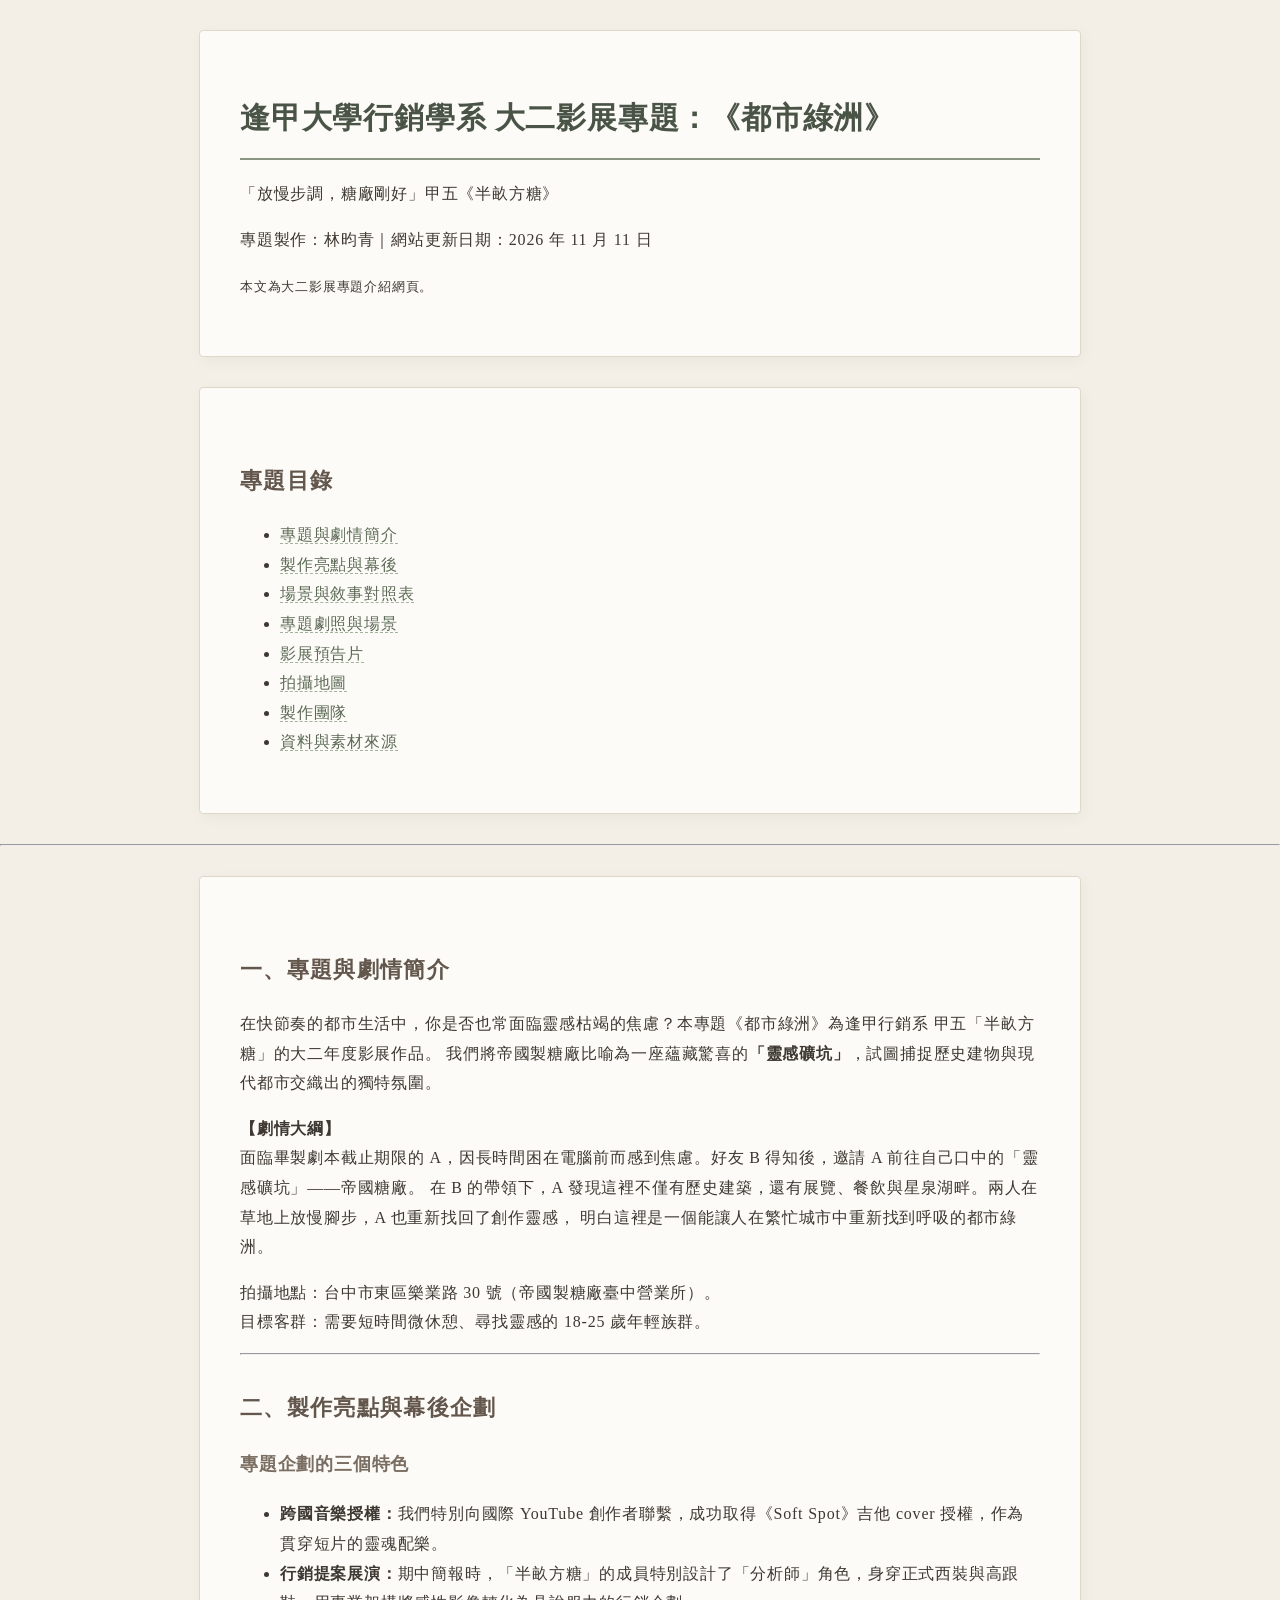
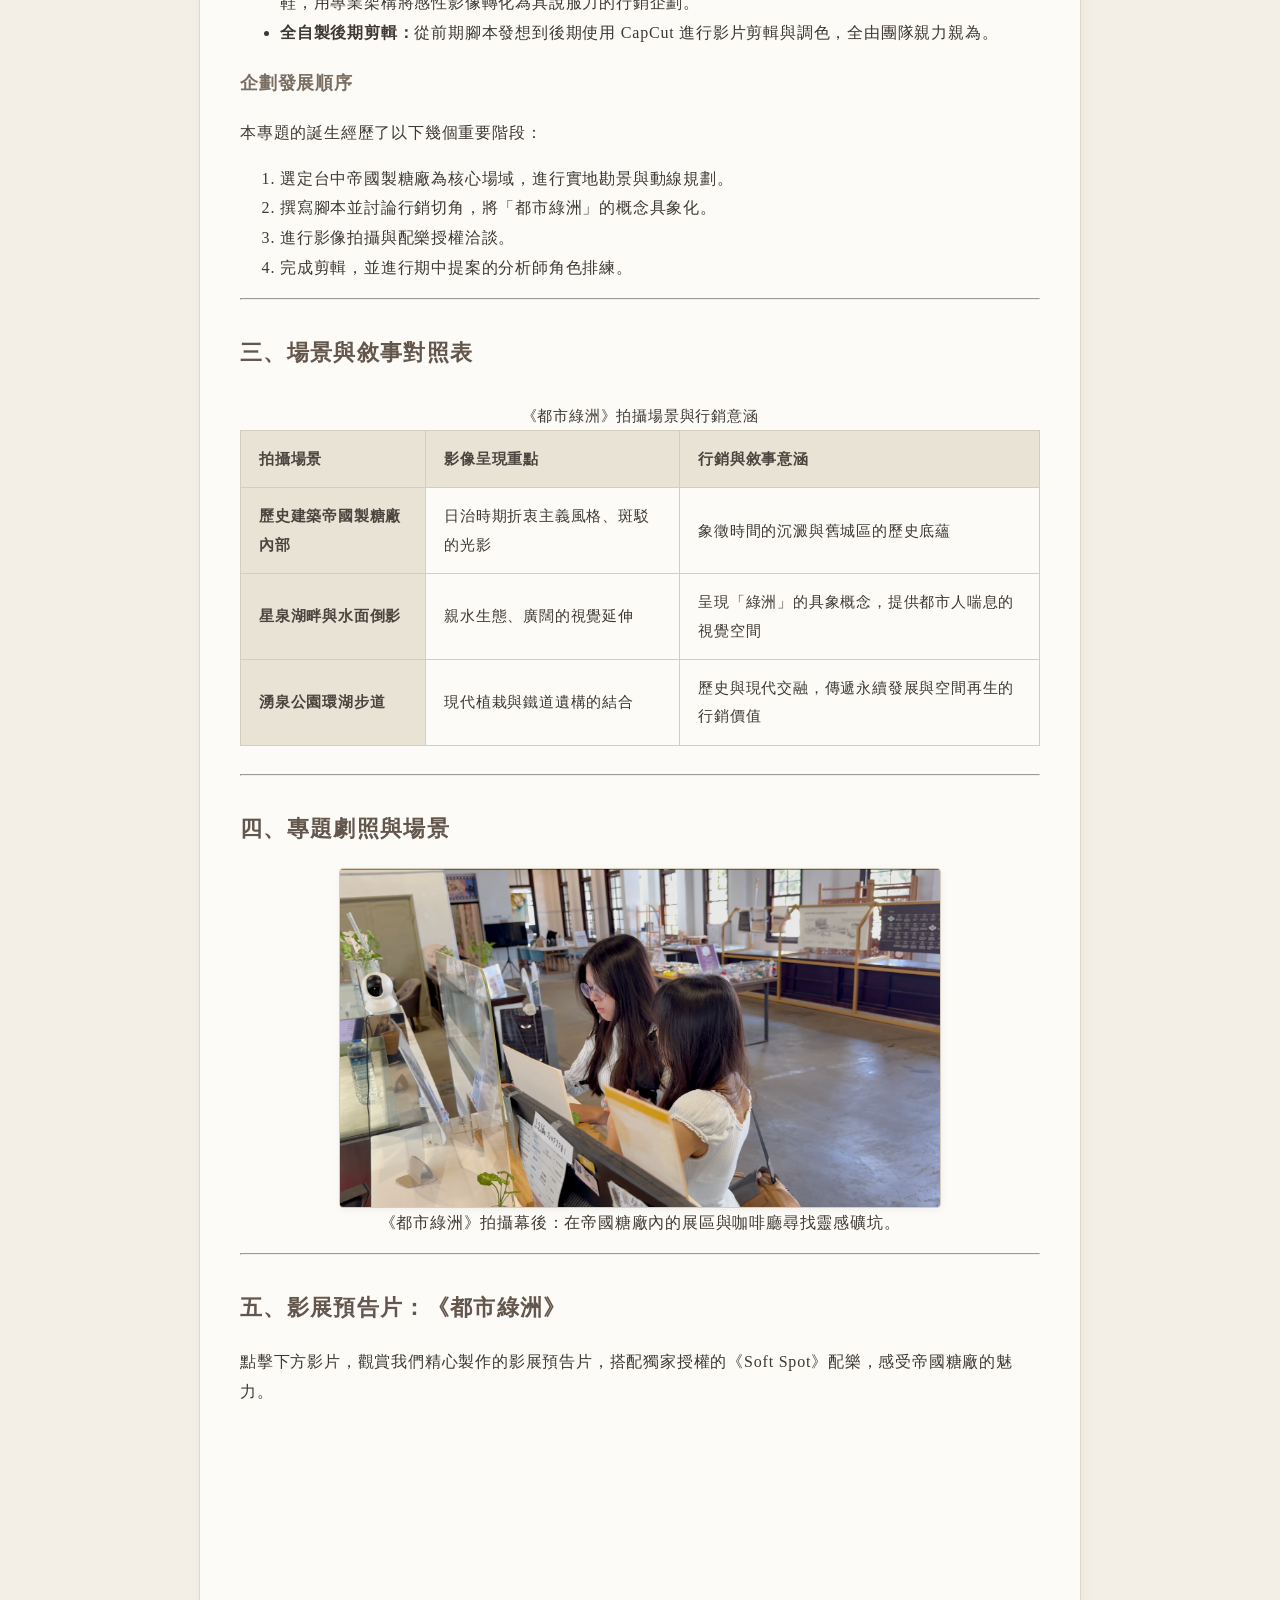
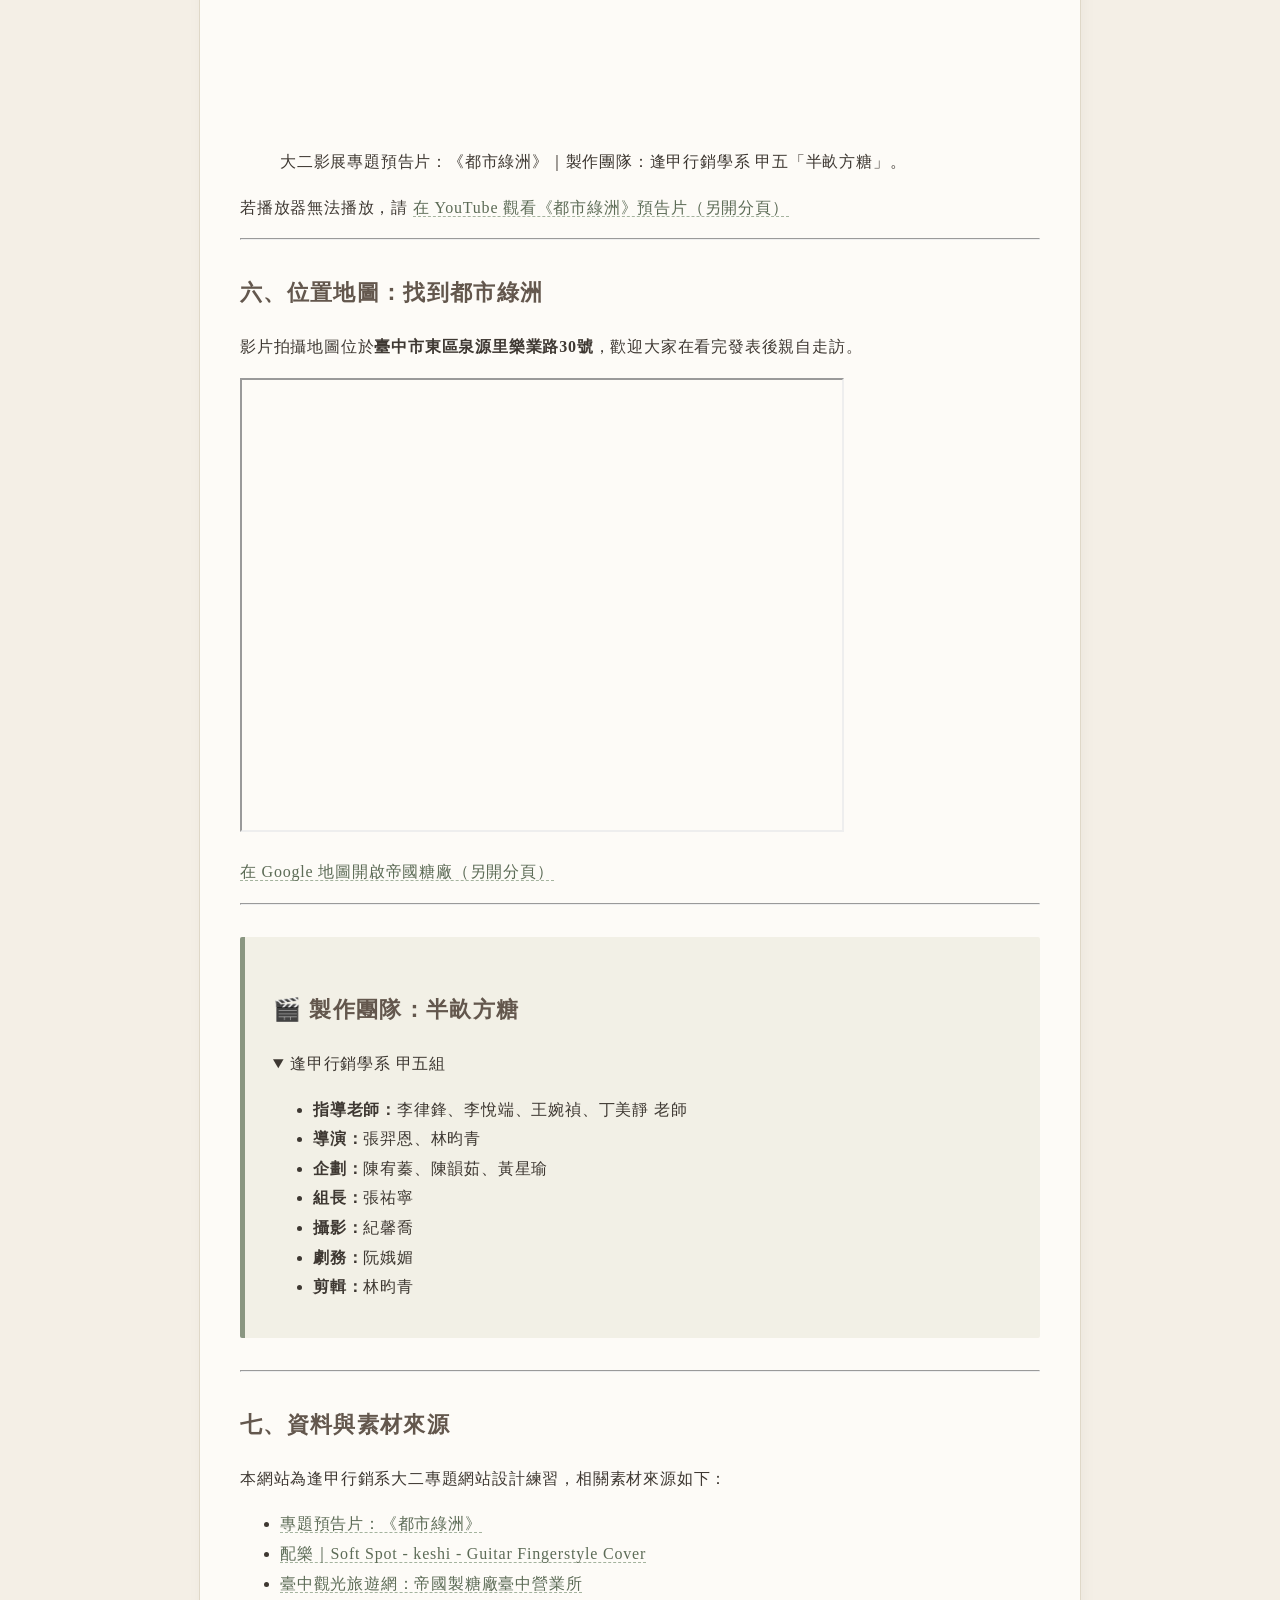
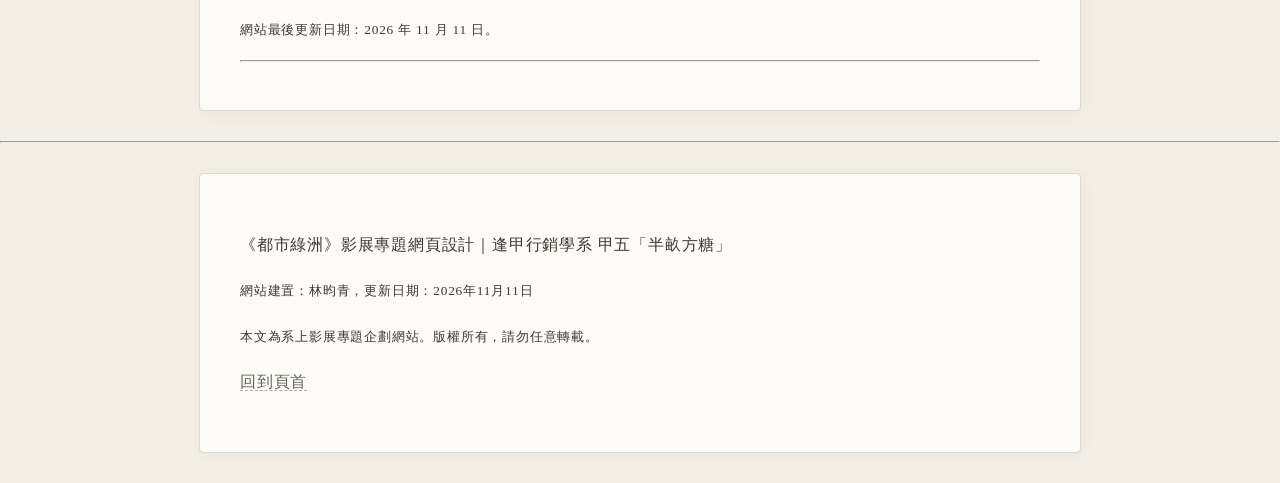
==== index.html @ e377df3f "Rename mid_D1577157.html to index.html" ====
<!DOCTYPE html>
<html lang="zh-Hant">
<head>
    <meta charset="UTF-8">
    <meta name="viewport" content="width=device-width, initial-scale=1.0">
    <meta name="description" content="逢甲大學行銷學系 大二影展專題介紹：《都市綠洲》。探索台中帝國製糖廠的歷史與現代交織的故事。">
    <meta name="author" content="林昀青">
    <title>《都市綠洲》大二影展專題介紹｜放慢步調，糖廠剛好</title>
    <link rel="stylesheet" href="css/mid.css">
</head>
<body>
    <header id="top">
    <h1>逢甲大學行銷學系 大二影展專題：《都市綠洲》</h1>
    <p>「放慢步調，糖廠剛好」甲五《半畝方糖》</p>
    <p>專題製作：林昀青｜網站更新日期：<time datetime="2026-11-11">2026 年 11 月 11 日</time></p>
    <p><small>本文為大二影展專題介紹網頁。</small></p>
    </header>

    <nav aria-label="報導目錄"> 
        <h2>專題目錄</h2>
        <ul>
            <li><a href="#intro">專題與劇情簡介</a></li>
            <li><a href="#highlights">製作亮點與幕後</a></li>
            <li><a href="#table">場景與敘事對照表</a></li>
            <li><a href="#photo">專題劇照與場景</a></li>
            <li><a href="#video">影展預告片</a></li>
            <li><a href="#map">拍攝地圖</a></li>
            <li><a href="#tips">製作團隊</a></li>
            <li><a href="#sources">資料與素材來源</a></li>
        </ul>
    </nav>
    <hr>

    <main>
        <article aria-label="帝國糖廠專題報導">
        
        <section id="intro">
        <h2>一、專題與劇情簡介</h2>
        <p>在快節奏的都市生活中，你是否也常面臨靈感枯竭的焦慮？本專題《都市綠洲》為逢甲行銷系 甲五「半畝方糖」的大二年度影展作品。
           我們將帝國製糖廠比喻為一座蘊藏驚喜的<strong>「靈感礦坑」</strong>，試圖捕捉歷史建物與現代都市交織出的獨特氛圍。
        </p>
        <p><strong>【劇情大綱】</strong><br>
           面臨畢製劇本截止期限的 A，因長時間困在電腦前而感到焦慮。好友 B 得知後，邀請 A 前往自己口中的「靈感礦坑」——帝國糖廠。
           在 B 的帶領下，A 發現這裡不僅有歷史建築，還有展覽、餐飲與星泉湖畔。兩人在草地上放慢腳步，A 也重新找回了創作靈感，
           明白這裡是一個能讓人在繁忙城市中重新找到呼吸的都市綠洲。
        </p>
        <p>拍攝地點：台中市東區樂業路 30 號（帝國製糖廠臺中營業所）。<br>
           目標客群：需要短時間微休憩、尋找靈感的 18-25 歲年輕族群。
        </p>
        </section>
        <hr>

        <section id="highlights">
            <h2>二、製作亮點與幕後企劃</h2>
            <h3>專題企劃的三個特色</h3>
            <ul>
                <li><strong>跨國音樂授權：</strong>我們特別向國際 YouTube 創作者聯繫，成功取得《Soft Spot》吉他 cover 授權，作為貫穿短片的靈魂配樂。</li>
                <li><strong>行銷提案展演：</strong>期中簡報時，「半畝方糖」的成員特別設計了「分析師」角色，身穿正式西裝與高跟鞋，用專業架構將感性影像轉化為具說服力的行銷企劃。</li>
                <li><strong>全自製後期剪輯：</strong>從前期腳本發想到後期使用 CapCut 進行影片剪輯與調色，全由團隊親力親為。</li>
            </ul>
            <h3>企劃發展順序</h3>
            <p>本專題的誕生經歷了以下幾個重要階段：</p>
            <ol>
                <li>選定台中帝國製糖廠為核心場域，進行實地勘景與動線規劃。</li>
                <li>撰寫腳本並討論行銷切角，將「都市綠洲」的概念具象化。</li>
                <li>進行影像拍攝與配樂授權洽談。</li>
                <li>完成剪輯，並進行期中提案的分析師角色排練。</li>
            </ol>
        </section>
        <hr>

        <section id="table">
            <h2>三、場景與敘事對照表</h2>
            <table border="1">
                <caption>《都市綠洲》拍攝場景與行銷意涵</caption>
                <thead>
                    <tr>
                        <th scope="col">拍攝場景</th>
                        <th scope="col">影像呈現重點</th>
                        <th scope="col">行銷與敘事意涵</th>
                    </tr>
                </thead>
                <tbody>
                    <tr>
                        <th scope="row">歷史建築帝國製糖廠內部</th>
                        <td>日治時期折衷主義風格、斑駁的光影</td>
                        <td>象徵時間的沉澱與舊城區的歷史底蘊</td>
                    </tr>
                    <tr>
                        <th scope="row">星泉湖畔與水面倒影</th>
                        <td>親水生態、廣闊的視覺延伸</td>
                        <td>呈現「綠洲」的具象概念，提供都市人喘息的視覺空間</td>
                    </tr>
                    <tr>
                        <th scope="row">湧泉公園環湖步道</th>
                        <td>現代植栽與鐵道遺構的結合</td>
                        <td>歷史與現代交融，傳遞永續發展與空間再生的行銷價值</td>
                    </tr>
                </tbody>
            </table>
        </section>
        <hr>
        <section id="photo">
            <h2>四、專題劇照與場景</h2>
            <figure style="text-align: center;">
                <!-- 使用 max-width: 600px 限制最大寬度，display: block 和 margin: 0 auto 讓圖片置中 -->
                <img src="1.png" alt="帝國製糖廠展區與咖啡廳" class="responsive-img" style="max-width: 600px; margin: 0 auto; display: block;">
                <figcaption>
                    《都市綠洲》拍攝幕後：在帝國糖廠內的展區與咖啡廳尋找靈感礦坑。
                </figcaption>
            </figure>
        </section>
        <hr>

        <section id="video">
            <h2>五、影展預告片：《都市綠洲》</h2>
            <p>點擊下方影片，觀賞我們精心製作的影展預告片，搭配獨家授權的《Soft Spot》配樂，感受帝國糖廠的魅力。</p>
            <figure>
            <iframe width="560" height="315" src="https://www.youtube.com/embed/9Pt69ocH8tw?si=Z5lCcqG3m2-GsMtq&amp;start=1" title="YouTube video player" frameborder="0" allow="accelerometer; autoplay; clipboard-write; encrypted-media; gyroscope; picture-in-picture; web-share" referrerpolicy="strict-origin-when-cross-origin" allowfullscreen>
            </iframe>
                <figcaption>大二影展專題預告片：《都市綠洲》｜製作團隊：逢甲行銷學系 甲五「半畝方糖」。</figcaption>
            </figure>
            
            <p>若播放器無法播放，請
                <a href="https://youtu.be/9Pt69ocH8tw?si=vnAt-LBhmsX5pTHp" target="_blank" rel="noopener noreferrer">在 YouTube 觀看《都市綠洲》預告片（另開分頁）</a>
            </p>
        </section>
        <hr>
        
        <section id="map">
            <h2>六、位置地圖：找到都市綠洲</h2>
            <p>影片拍攝地圖位於<strong>臺中市東區泉源里樂業路30號</strong>，歡迎大家在看完發表後親自走訪。</p>
            <iframe src="https://www.google.com/maps/embed?pb=!1m18!1m12!1m3!1d3640.9709168915197!2d120.68992537534798!3d24.137659478408118!2m3!1f0!2f0!3f0!3m2!1i1024!2i768!4f13.1!3m3!1m2!1s0x34693d3f0a55acb9%3A0x32603836dd31083c!2z5bid5ZyL6KO957OW5bug6Ie65Lit54ef5qWt5omA!5e0!3m2!1szh-TW!2stw!4v1792408324998!5m2!1szh-TW!2stw" 
            width="600" height="450" allowfullscreen="" loading="lazy" referrerpolicy="strict-origin-when-cross-origin"></iframe>
            <p><a href="https://maps.app.goo.gl/72rnK5TfTP7SzJJ56" target="_blank" rel="noopener noreferrer">在 Google 地圖開啟帝國糖廠（另開分頁）</a></p>
        </section>
        <hr>
        
        <aside id="tips" class="route-note" aria-labelledby="tips-title">
            <h2 id="tips-title">🎬 製作團隊：半畝方糖</h2>
            <details open>
                <summary>逢甲行銷學系 甲五組</summary>
                <ul>
                    <li><strong>指導老師：</strong>李律鋒、李悅端、王婉禎、丁美靜 老師</li>
                    <li><strong>導演：</strong>張羿恩、林昀青</li>
                    <li><strong>企劃：</strong>陳宥蓁、陳韻茹、黃星瑜</li>
                    <li><strong>組長：</strong>張祐寧</li>
                    <li><strong>攝影：</strong>紀馨喬</li>
                    <li><strong>劇務：</strong>阮娥媚</li>
                    <li><strong>剪輯：</strong>林昀青</li>
                </ul>
            </details>
        </aside>

        <hr>
        <section id="sources">
            <h2>七、資料與素材來源</h2>
            <p>本網站為逢甲行銷系大二專題網站設計練習，相關素材來源如下：</p>
           <ul>
            <li><a href="https://youtu.be/9Pt69ocH8tw?si=vnAt-LBhmsX5pTHp" target="_blank" rel="noopener noreferrer">專題預告片：《都市綠洲》</a></li>
            <li><a href="https://youtu.be/BvdDsubaooA?si=-qeD5CIr0XojoDq0">配樂｜Soft Spot - keshi - Guitar Fingerstyle Cover  </a></li>
            <li><a href="https://travel.taichung.gov.tw/zh-tw/attractions/intro/1423" target="_blank" rel="noopener noreferrer">臺中觀光旅遊網：帝國製糖廠臺中營業所</a></li>
           </ul>
            <p><small class="report-disclaimer">網站最後更新日期：2026 年 11 月 11 日。</small></p>
        </section>
        <hr>
     </article>
    </main>

    <hr>
    <footer>
        <p>《都市綠洲》影展專題網頁設計｜逢甲行銷學系 甲五「半畝方糖」</p>
        <p><small>網站建置：林昀青，更新日期：2026年11月11日</small></p>
        <p><small>本文為系上影展專題企劃網站。版權所有，請勿任意轉載。</small></p>
        <p><a href="#top">回到頁首</a></p>
    </footer>
</body>
</html>
---- css/mid.css ----
body {
    font-family: -apple-system, BlinkMacSystemFont, "Segoe UI", "PingFang TC", "Hiragino Sans GB", "Microsoft JhengHei", serif;
    line-height: 1.85;
    color: #3e3832; /* 復古深褐灰 */
    background-color: #f4efe6; /* 仿舊紙張的暖米底色 */
    margin: 0;
    padding: 0;
    letter-spacing: 0.05em;
}

main, header, nav, footer {
    max-width: 800px;
    margin: 30px auto;
    background-color: #fdfbf7;
    padding: 40px;
    border-radius: 4px;
    border: 1px solid #dfd8c8;
    box-shadow: 2px 4px 15px rgba(0, 0, 0, 0.04);
}

h1 {
    color: #4a5446; /* 綠洲墨綠色 */
    border-bottom: 2px solid #8a9681;
    padding-bottom: 12px;
    font-size: 1.85em;
    font-weight: 700;
}

h2 {
    color: #63574d; /* 歷史深褐色 */
    margin-top: 32px;
    font-size: 1.4em;
    font-weight: 600;
    letter-spacing: 0.06em;
}

h3 {
    color: #7a6e62;
    font-size: 1.15em;
    font-weight: 600;
}

mark.reading-focus {
    background-color: #e8dcc3; /* 復古重點螢光黃 */
    padding: 0 4px;
    border-radius: 2px;
    color: #2b2927;
}

a {
    color: #5c6b56; /* 綠洲系連結色 */
    text-decoration: none;
    border-bottom: 1px dashed #a4b39e;
    transition: all 0.3s ease;
}

a:hover {
    color: #374232;
    border-bottom-style: solid;
    background-color: #eef2eb;
}

a:focus-visible {
    outline: 2px solid #8a9681;
    outline-offset: 3px;
    border-radius: 1px;
}

#tips {
    background-color: #f2f0e6;
    border-left: 5px solid #8a9681;
    padding: 20px 28px;
    margin: 32px 0;
    border-radius: 2px;
}

table {
    width: 100%;
    border-collapse: collapse;
    margin: 28px 0;
    font-size: 0.96em;
}

th, td {
    border: 1px solid #d5cebf;
    padding: 14px 18px;
    text-align: left;
}

th {
    background-color: #e8e3d5;
    color: #4a453f;
    font-weight: 600;
}

.responsive-img {
    max-width: 100%;
    height: auto;
    border-radius: 4px;
    border: 1px solid #d5cebf;
    box-shadow: 1px 2px 8px rgba(0,0,0,0.05);
}

.video-container {
    position: relative;
    padding-bottom: 56.25%; /* 16:9 比例 */
    height: 0;
    overflow: hidden;
    margin: 24px 0;
    border-radius: 4px;
    box-shadow: 1px 2px 8px rgba(0,0,0,0.05);
}

.video-container iframe,
.responsive-iframe {
    position: absolute;
    top: 0;
    left: 0;
    width: 100%;
    height: 100%;
    border: 0;
}

@media (max-width: 768px) {
    main, header, nav, footer {
        margin: 15px;
        padding: 25px;
    }
}
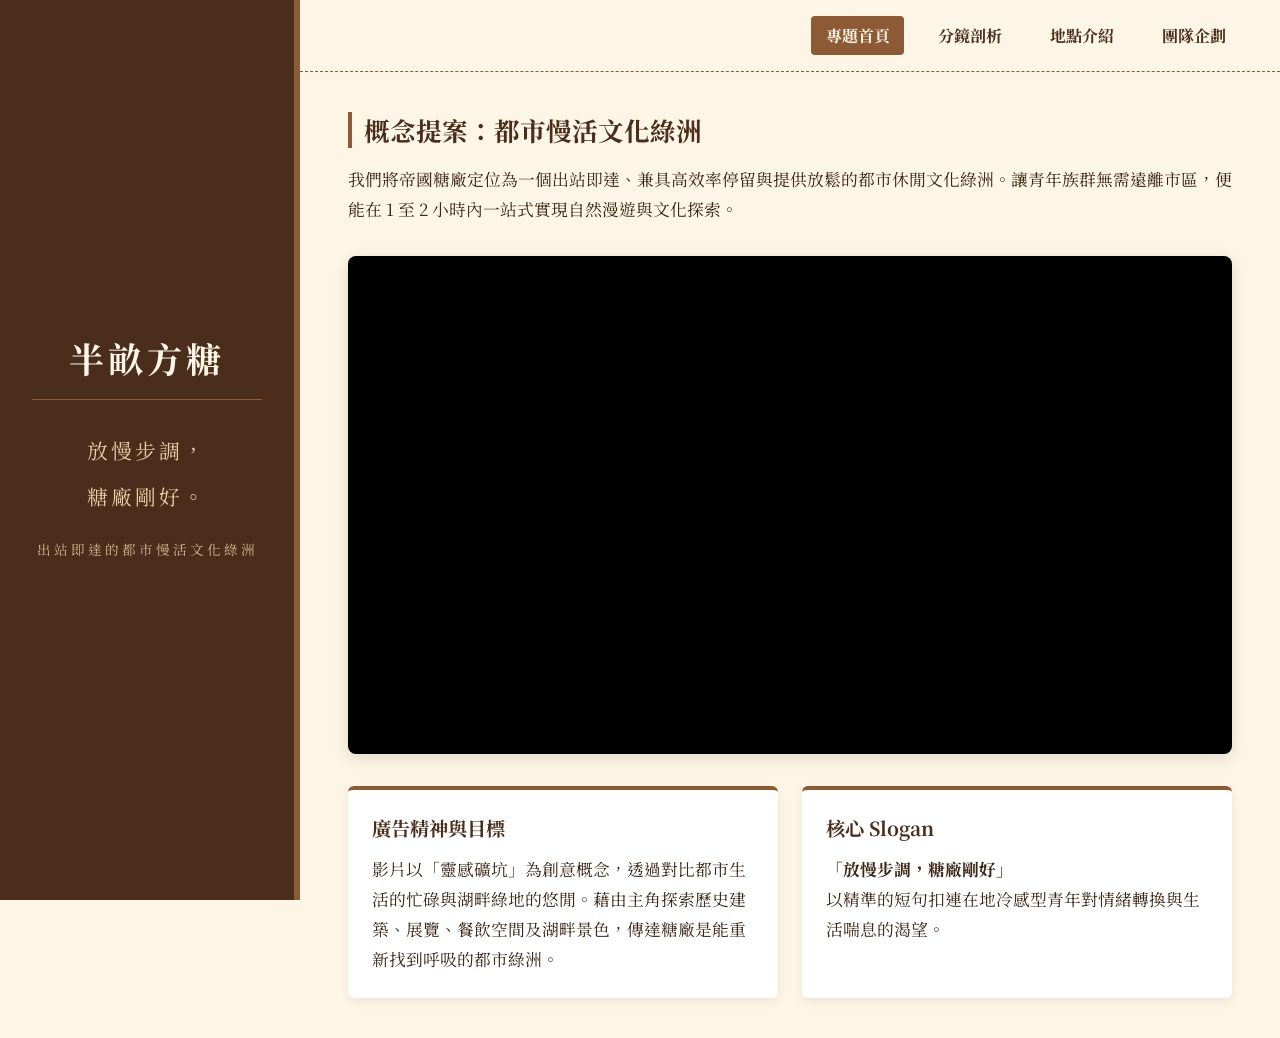
==== commit 8f985d92: "Add files via upload" ====
--- a/index.html
+++ b/index.html
@@ -1,178 +1,68 @@
 <!DOCTYPE html>
-<html lang="zh-Hant">
+<html lang="zh-TW">
 <head>
     <meta charset="UTF-8">
     <meta name="viewport" content="width=device-width, initial-scale=1.0">
-    <meta name="description" content="逢甲大學行銷學系 大二影展專題介紹：《都市綠洲》。探索台中帝國製糖廠的歷史與現代交織的故事。">
-    <meta name="author" content="林昀青">
-    <title>《都市綠洲》大二影展專題介紹｜放慢步調，糖廠剛好</title>
-    <link rel="stylesheet" href="css/mid.css">
+    <meta name="description" content="《半畝方糖》大二行銷影展專題網頁，聚焦臺中東區帝國製糖廠臺中營業所與星泉湖畔，打造出站即達的都市慢活文化綠洲。">
+    <meta name="keywords" content="半畝方糖, 帝國製糖廠, 星泉湖, 臺中景點, 都市綠洲, 行銷影展">
+    
+    <meta property="og:title" content="首頁 |《半畝方糖》影展專案">
+    <meta property="og:description" content="放慢步調，糖廠剛好。跟著我們探索這座結合歷史建築與湖畔生態的都市綠洲。">
+    <meta property="og:type" content="website">
+    
+    <title>首頁 |《半畝方糖》影展專案</title>
+    <link rel="stylesheet" href="css/style.css">
 </head>
 <body>
-    <header id="top">
-    <h1>逢甲大學行銷學系 大二影展專題：《都市綠洲》</h1>
-    <p>「放慢步調，糖廠剛好」甲五《半畝方糖》</p>
-    <p>專題製作：林昀青｜網站更新日期：<time datetime="2026-11-11">2026 年 11 月 11 日</time></p>
-    <p><small>本文為大二影展專題介紹網頁。</small></p>
-    </header>
 
-    <nav aria-label="報導目錄"> 
-        <h2>專題目錄</h2>
-        <ul>
-            <li><a href="#intro">專題與劇情簡介</a></li>
-            <li><a href="#highlights">製作亮點與幕後</a></li>
-            <li><a href="#table">場景與敘事對照表</a></li>
-            <li><a href="#photo">專題劇照與場景</a></li>
-            <li><a href="#video">影展預告片</a></li>
-            <li><a href="#map">拍攝地圖</a></li>
-            <li><a href="#tips">製作團隊</a></li>
-            <li><a href="#sources">資料與素材來源</a></li>
-        </ul>
-    </nav>
-    <hr>
+    <aside class="left-sidebar">
+        <h1>半畝方糖</h1>
+        <div class="slogan">
+            <p>放慢步調，</p>
+            <p>糖廠剛好。</p>
+            <p class="sub-text">出站即達的都市慢活文化綠洲</p>
+        </div>
+    </aside>
 
-    <main>
-        <article aria-label="帝國糖廠專題報導">
-        
-        <section id="intro">
-        <h2>一、專題與劇情簡介</h2>
-        <p>在快節奏的都市生活中，你是否也常面臨靈感枯竭的焦慮？本專題《都市綠洲》為逢甲行銷系 甲五「半畝方糖」的大二年度影展作品。
-           我們將帝國製糖廠比喻為一座蘊藏驚喜的<strong>「靈感礦坑」</strong>，試圖捕捉歷史建物與現代都市交織出的獨特氛圍。
-        </p>
-        <p><strong>【劇情大綱】</strong><br>
-           面臨畢製劇本截止期限的 A，因長時間困在電腦前而感到焦慮。好友 B 得知後，邀請 A 前往自己口中的「靈感礦坑」——帝國糖廠。
-           在 B 的帶領下，A 發現這裡不僅有歷史建築，還有展覽、餐飲與星泉湖畔。兩人在草地上放慢腳步，A 也重新找回了創作靈感，
-           明白這裡是一個能讓人在繁忙城市中重新找到呼吸的都市綠洲。
-        </p>
-        <p>拍攝地點：台中市東區樂業路 30 號（帝國製糖廠臺中營業所）。<br>
-           目標客群：需要短時間微休憩、尋找靈感的 18-25 歲年輕族群。
-        </p>
-        </section>
-        <hr>
+    <div class="right-wrapper">
+        <nav class="top-nav">
+            <ul>
+                <li><a href="index.html" class="active">專題首頁</a></li>
+                <li><a href="film.html">分鏡剖析</a></li>
+                <li><a href="location.html">地點介紹</a></li>
+                <li><a href="team.html">團隊企劃</a></li>
+            </ul>
+        </nav>
 
-        <section id="highlights">
-            <h2>二、製作亮點與幕後企劃</h2>
-            <h3>專題企劃的三個特色</h3>
-            <ul>
-                <li><strong>跨國音樂授權：</strong>我們特別向國際 YouTube 創作者聯繫，成功取得《Soft Spot》吉他 cover 授權，作為貫穿短片的靈魂配樂。</li>
-                <li><strong>行銷提案展演：</strong>期中簡報時，「半畝方糖」的成員特別設計了「分析師」角色，身穿正式西裝與高跟鞋，用專業架構將感性影像轉化為具說服力的行銷企劃。</li>
-                <li><strong>全自製後期剪輯：</strong>從前期腳本發想到後期使用 CapCut 進行影片剪輯與調色，全由團隊親力親為。</li>
-            </ul>
-            <h3>企劃發展順序</h3>
-            <p>本專題的誕生經歷了以下幾個重要階段：</p>
-            <ol>
-                <li>選定台中帝國製糖廠為核心場域，進行實地勘景與動線規劃。</li>
-                <li>撰寫腳本並討論行銷切角，將「都市綠洲」的概念具象化。</li>
-                <li>進行影像拍攝與配樂授權洽談。</li>
-                <li>完成剪輯，並進行期中提案的分析師角色排練。</li>
-            </ol>
-        </section>
-        <hr>
+        <main class="main-content">
+            <article>
+                <header>
+                    <h2>概念提案：都市慢活文化綠洲</h2>
+                    <p>我們將帝國糖廠定位為一個出站即達、兼具高效率停留與提供放鬆的都市休閒文化綠洲。讓青年族群無需遠離市區，便能在 1 至 2 小時內一站式實現自然漫遊與文化探索。</p>
+                </header>
+                
+                <section style="margin-top: 2rem;">
+                    <div class="video-container">
+                        <iframe width="560" height="315" src="https://www.youtube.com/embed/9Pt69ocH8tw?si=bbBnwbcCzIbg_3yb" title="YouTube video player" frameborder="0" allow="accelerometer; autoplay; clipboard-write; encrypted-media; gyroscope; picture-in-picture; web-share" referrerpolicy="strict-origin-when-cross-origin" allowfullscreen>
+                            
+                        </iframe>
+                    </div>
+                </section>
 
-        <section id="table">
-            <h2>三、場景與敘事對照表</h2>
-            <table border="1">
-                <caption>《都市綠洲》拍攝場景與行銷意涵</caption>
-                <thead>
-                    <tr>
-                        <th scope="col">拍攝場景</th>
-                        <th scope="col">影像呈現重點</th>
-                        <th scope="col">行銷與敘事意涵</th>
-                    </tr>
-                </thead>
-                <tbody>
-                    <tr>
-                        <th scope="row">歷史建築帝國製糖廠內部</th>
-                        <td>日治時期折衷主義風格、斑駁的光影</td>
-                        <td>象徵時間的沉澱與舊城區的歷史底蘊</td>
-                    </tr>
-                    <tr>
-                        <th scope="row">星泉湖畔與水面倒影</th>
-                        <td>親水生態、廣闊的視覺延伸</td>
-                        <td>呈現「綠洲」的具象概念，提供都市人喘息的視覺空間</td>
-                    </tr>
-                    <tr>
-                        <th scope="row">湧泉公園環湖步道</th>
-                        <td>現代植栽與鐵道遺構的結合</td>
-                        <td>歷史與現代交融，傳遞永續發展與空間再生的行銷價值</td>
-                    </tr>
-                </tbody>
-            </table>
-        </section>
-        <hr>
-        <section id="photo">
-            <h2>四、專題劇照與場景</h2>
-            <figure style="text-align: center;">
-                <!-- 使用 max-width: 600px 限制最大寬度，display: block 和 margin: 0 auto 讓圖片置中 -->
-                <img src="1.png" alt="帝國製糖廠展區與咖啡廳" class="responsive-img" style="max-width: 600px; margin: 0 auto; display: block;">
-                <figcaption>
-                    《都市綠洲》拍攝幕後：在帝國糖廠內的展區與咖啡廳尋找靈感礦坑。
-                </figcaption>
-            </figure>
-        </section>
-        <hr>
+                <section class="card-grid">
+                    <div class="card">
+                        <h3>廣告精神與目標</h3>
+                        <p>影片以「靈感礦坑」為創意概念，透過對比都市生活的忙碌與湖畔綠地的悠閒。藉由主角探索歷史建築、展覽、餐飲空間及湖畔景色，傳達糖廠是能重新找到呼吸的都市綠洲。</p>
+                    </div>
+                    <div class="card">
+                        <h3>核心 Slogan</h3>
+                        <p><strong>「放慢步調，糖廠剛好」</strong></p>
+                        <p>以精準的短句扣連在地冷感型青年對情緒轉換與生活喘息的渴望。</p>
+                    </div>
+                </section>
+            </article>
+        </main>
+    </div>
 
-        <section id="video">
-            <h2>五、影展預告片：《都市綠洲》</h2>
-            <p>點擊下方影片，觀賞我們精心製作的影展預告片，搭配獨家授權的《Soft Spot》配樂，感受帝國糖廠的魅力。</p>
-            <figure>
-            <iframe width="560" height="315" src="https://www.youtube.com/embed/9Pt69ocH8tw?si=Z5lCcqG3m2-GsMtq&amp;start=1" title="YouTube video player" frameborder="0" allow="accelerometer; autoplay; clipboard-write; encrypted-media; gyroscope; picture-in-picture; web-share" referrerpolicy="strict-origin-when-cross-origin" allowfullscreen>
-            </iframe>
-                <figcaption>大二影展專題預告片：《都市綠洲》｜製作團隊：逢甲行銷學系 甲五「半畝方糖」。</figcaption>
-            </figure>
-            
-            <p>若播放器無法播放，請
-                <a href="https://youtu.be/9Pt69ocH8tw?si=vnAt-LBhmsX5pTHp" target="_blank" rel="noopener noreferrer">在 YouTube 觀看《都市綠洲》預告片（另開分頁）</a>
-            </p>
-        </section>
-        <hr>
-        
-        <section id="map">
-            <h2>六、位置地圖：找到都市綠洲</h2>
-            <p>影片拍攝地圖位於<strong>臺中市東區泉源里樂業路30號</strong>，歡迎大家在看完發表後親自走訪。</p>
-            <iframe src="https://www.google.com/maps/embed?pb=!1m18!1m12!1m3!1d3640.9709168915197!2d120.68992537534798!3d24.137659478408118!2m3!1f0!2f0!3f0!3m2!1i1024!2i768!4f13.1!3m3!1m2!1s0x34693d3f0a55acb9%3A0x32603836dd31083c!2z5bid5ZyL6KO957OW5bug6Ie65Lit54ef5qWt5omA!5e0!3m2!1szh-TW!2stw!4v1792408324998!5m2!1szh-TW!2stw" 
-            width="600" height="450" allowfullscreen="" loading="lazy" referrerpolicy="strict-origin-when-cross-origin"></iframe>
-            <p><a href="https://maps.app.goo.gl/72rnK5TfTP7SzJJ56" target="_blank" rel="noopener noreferrer">在 Google 地圖開啟帝國糖廠（另開分頁）</a></p>
-        </section>
-        <hr>
-        
-        <aside id="tips" class="route-note" aria-labelledby="tips-title">
-            <h2 id="tips-title">🎬 製作團隊：半畝方糖</h2>
-            <details open>
-                <summary>逢甲行銷學系 甲五組</summary>
-                <ul>
-                    <li><strong>指導老師：</strong>李律鋒、李悅端、王婉禎、丁美靜 老師</li>
-                    <li><strong>導演：</strong>張羿恩、林昀青</li>
-                    <li><strong>企劃：</strong>陳宥蓁、陳韻茹、黃星瑜</li>
-                    <li><strong>組長：</strong>張祐寧</li>
-                    <li><strong>攝影：</strong>紀馨喬</li>
-                    <li><strong>劇務：</strong>阮娥媚</li>
-                    <li><strong>剪輯：</strong>林昀青</li>
-                </ul>
-            </details>
-        </aside>
-
-        <hr>
-        <section id="sources">
-            <h2>七、資料與素材來源</h2>
-            <p>本網站為逢甲行銷系大二專題網站設計練習，相關素材來源如下：</p>
-           <ul>
-            <li><a href="https://youtu.be/9Pt69ocH8tw?si=vnAt-LBhmsX5pTHp" target="_blank" rel="noopener noreferrer">專題預告片：《都市綠洲》</a></li>
-            <li><a href="https://youtu.be/BvdDsubaooA?si=-qeD5CIr0XojoDq0">配樂｜Soft Spot - keshi - Guitar Fingerstyle Cover  </a></li>
-            <li><a href="https://travel.taichung.gov.tw/zh-tw/attractions/intro/1423" target="_blank" rel="noopener noreferrer">臺中觀光旅遊網：帝國製糖廠臺中營業所</a></li>
-           </ul>
-            <p><small class="report-disclaimer">網站最後更新日期：2026 年 11 月 11 日。</small></p>
-        </section>
-        <hr>
-     </article>
-    </main>
-
-    <hr>
-    <footer>
-        <p>《都市綠洲》影展專題網頁設計｜逢甲行銷學系 甲五「半畝方糖」</p>
-        <p><small>網站建置：林昀青，更新日期：2026年11月11日</small></p>
-        <p><small>本文為系上影展專題企劃網站。版權所有，請勿任意轉載。</small></p>
-        <p><a href="#top">回到頁首</a></p>
-    </footer>
 </body>
-</html>
+</html>
--- a/css/style.css
+++ b/css/style.css
@@ -0,0 +1,246 @@
+@import url('https://fonts.googleapis.com/css2?family=Noto+Serif+TC:wght@400;700&display=swap');
+
+:root {
+    /* 復古咖啡色票 */
+    --coffee-dark: #4a2e1b;   /* 深焙咖啡 */
+    --coffee-medium: #8c5a35; /* 焦糖拿鐵 */
+    --paper-bg: #fdf5e6;      /* 泛黃舊紙張 */
+    --text-color: #3b2514;
+    --sidebar-width: 300px;   /* 左欄寬度 */
+}
+
+* {
+    box-sizing: border-box;
+    margin: 0;
+    padding: 0;
+}
+
+body {
+    font-family: 'Noto Serif TC', serif;
+    background-color: var(--paper-bg);
+    color: var(--text-color);
+    min-height: 100vh;
+}
+
+/* 1. 左側固定欄 */
+.left-sidebar {
+    width: var(--sidebar-width);
+    background-color: var(--coffee-dark);
+    color: var(--paper-bg);
+    position: fixed;
+    top: 0;
+    left: 0;
+    height: 100vh;
+    display: flex;
+    flex-direction: column;
+    justify-content: center;
+    align-items: center;
+    padding: 2rem;
+    text-align: center;
+    border-right: 6px solid var(--coffee-medium);
+    z-index: 100;
+}
+
+.left-sidebar h1 {
+    font-size: 2.2rem;
+    margin-bottom: 1.5rem;
+    letter-spacing: 4px;
+    border-bottom: 1px solid var(--coffee-medium);
+    padding-bottom: 1rem;
+    width: 100%;
+}
+
+.slogan p {
+    font-size: 1.3rem;
+    line-height: 1.8;
+    letter-spacing: 3px;
+    margin: 0.5rem 0;
+    color: #e8d0a9;
+}
+
+.slogan .sub-text {
+    font-size: 0.85rem;
+    margin-top: 1.5rem;
+    opacity: 0.85;
+    line-height: 1.5;
+}
+
+/* 2. 右側容器（精準扣除左欄寬度） */
+.right-wrapper {
+    margin-left: var(--sidebar-width);
+    width: calc(100% - var(--sidebar-width));
+    min-height: 100vh;
+    display: flex;
+    flex-direction: column;
+}
+
+/* 3. 右上角選單 */
+.top-nav {
+    display: flex;
+    justify-content: flex-end;
+    padding: 1.5rem 2.5rem;
+    background-color: var(--paper-bg);
+    border-bottom: 1px dashed var(--coffee-medium);
+    position: sticky;
+    top: 0;
+    z-index: 10;
+}
+
+.top-nav ul {
+    list-style: none;
+    display: flex;
+    gap: 1.2rem;
+    margin: 0;
+    padding: 0;
+    flex-wrap: wrap;
+}
+
+.top-nav a {
+    text-decoration: none;
+    color: var(--coffee-dark);
+    font-weight: bold;
+    font-size: 1rem;
+    padding: 0.5rem 0.9rem;
+    border-radius: 4px;
+    transition: all 0.3s;
+}
+
+.top-nav a:hover, 
+.top-nav a.active {
+    background-color: var(--coffee-medium);
+    color: var(--paper-bg);
+}
+
+/* 4. 主內容區 */
+.main-content {
+    padding: 2.5rem 3rem;
+}
+
+.main-content h2 {
+    color: var(--coffee-dark);
+    border-left: 4px solid var(--coffee-medium);
+    padding-left: 12px;
+    margin-bottom: 1rem;
+    font-size: 1.6rem;
+}
+
+.main-content p {
+    line-height: 1.8;
+    font-size: 1.05rem;
+}
+
+/* 5. 影片自適應容器 16:9 */
+.video-container {
+    position: relative;
+    padding-bottom: 56.25%;
+    height: 0;
+    overflow: hidden;
+    max-width: 100%;
+    border-radius: 8px;
+    box-shadow: 0 4px 15px rgba(74, 46, 27, 0.15);
+    margin: 2rem 0;
+    background-color: #000;
+}
+
+.video-container iframe {
+    position: absolute;
+    top: 0;
+    left: 0;
+    width: 100%;
+    height: 100%;
+    border: 0;
+}
+
+/* 6. 卡片雙欄與團隊列表 */
+.card-grid {
+    display: grid;
+    grid-template-columns: repeat(auto-fit, minmax(280px, 1fr));
+    gap: 1.5rem;
+    margin-top: 1.5rem;
+}
+
+.card {
+    background: #ffffff;
+    padding: 1.5rem;
+    border-radius: 6px;
+    border-top: 4px solid var(--coffee-medium);
+    box-shadow: 0 4px 10px rgba(74, 46, 27, 0.08);
+}
+
+.card h3 {
+    color: var(--coffee-dark);
+    margin-bottom: 0.8rem;
+    font-size: 1.2rem;
+}
+
+.team-list {
+    list-style: none;
+    padding: 0;
+}
+
+.team-list li {
+    padding: 0.8rem 0;
+    border-bottom: 1px dashed var(--coffee-medium);
+}
+
+/* 7. 地點介紹與地圖卡片 */
+.location-card {
+    background: #ffffff;
+    padding: 1.8rem;
+    border-radius: 6px;
+    border-top: 4px solid var(--coffee-medium);
+    box-shadow: 0 4px 10px rgba(74, 46, 27, 0.08);
+    margin-top: 1rem;
+}
+
+.location-img {
+    width: 100%;
+    max-height: 380px;
+    object-fit: cover;
+    border-radius: 6px;
+    margin: 1.2rem 0;
+    box-shadow: 0 2px 8px rgba(0,0,0,0.1);
+}
+
+.wiki-link {
+    display: inline-block;
+    margin-top: 1rem;
+    color: var(--coffee-dark);
+    font-weight: bold;
+    text-decoration: underline;
+    transition: color 0.3s;
+}
+
+.wiki-link:hover {
+    color: var(--coffee-medium);
+}
+
+.map-container {
+    margin-top: 1.5rem;
+    border-radius: 6px;
+    overflow: hidden;
+    box-shadow: 0 2px 8px rgba(74, 46, 27, 0.15);
+}
+
+/* 8. 手機與平板 RWD 適配 */
+@media (max-width: 900px) {
+    .left-sidebar {
+        position: relative;
+        width: 100%;
+        height: auto;
+        border-right: none;
+        border-bottom: 6px solid var(--coffee-medium);
+        padding: 2.5rem 1rem;
+    }
+    .right-wrapper {
+        margin-left: 0;
+        width: 100%;
+    }
+    .top-nav {
+        justify-content: center;
+        padding: 1rem;
+    }
+    .main-content {
+        padding: 1.5rem;
+    }
+}
